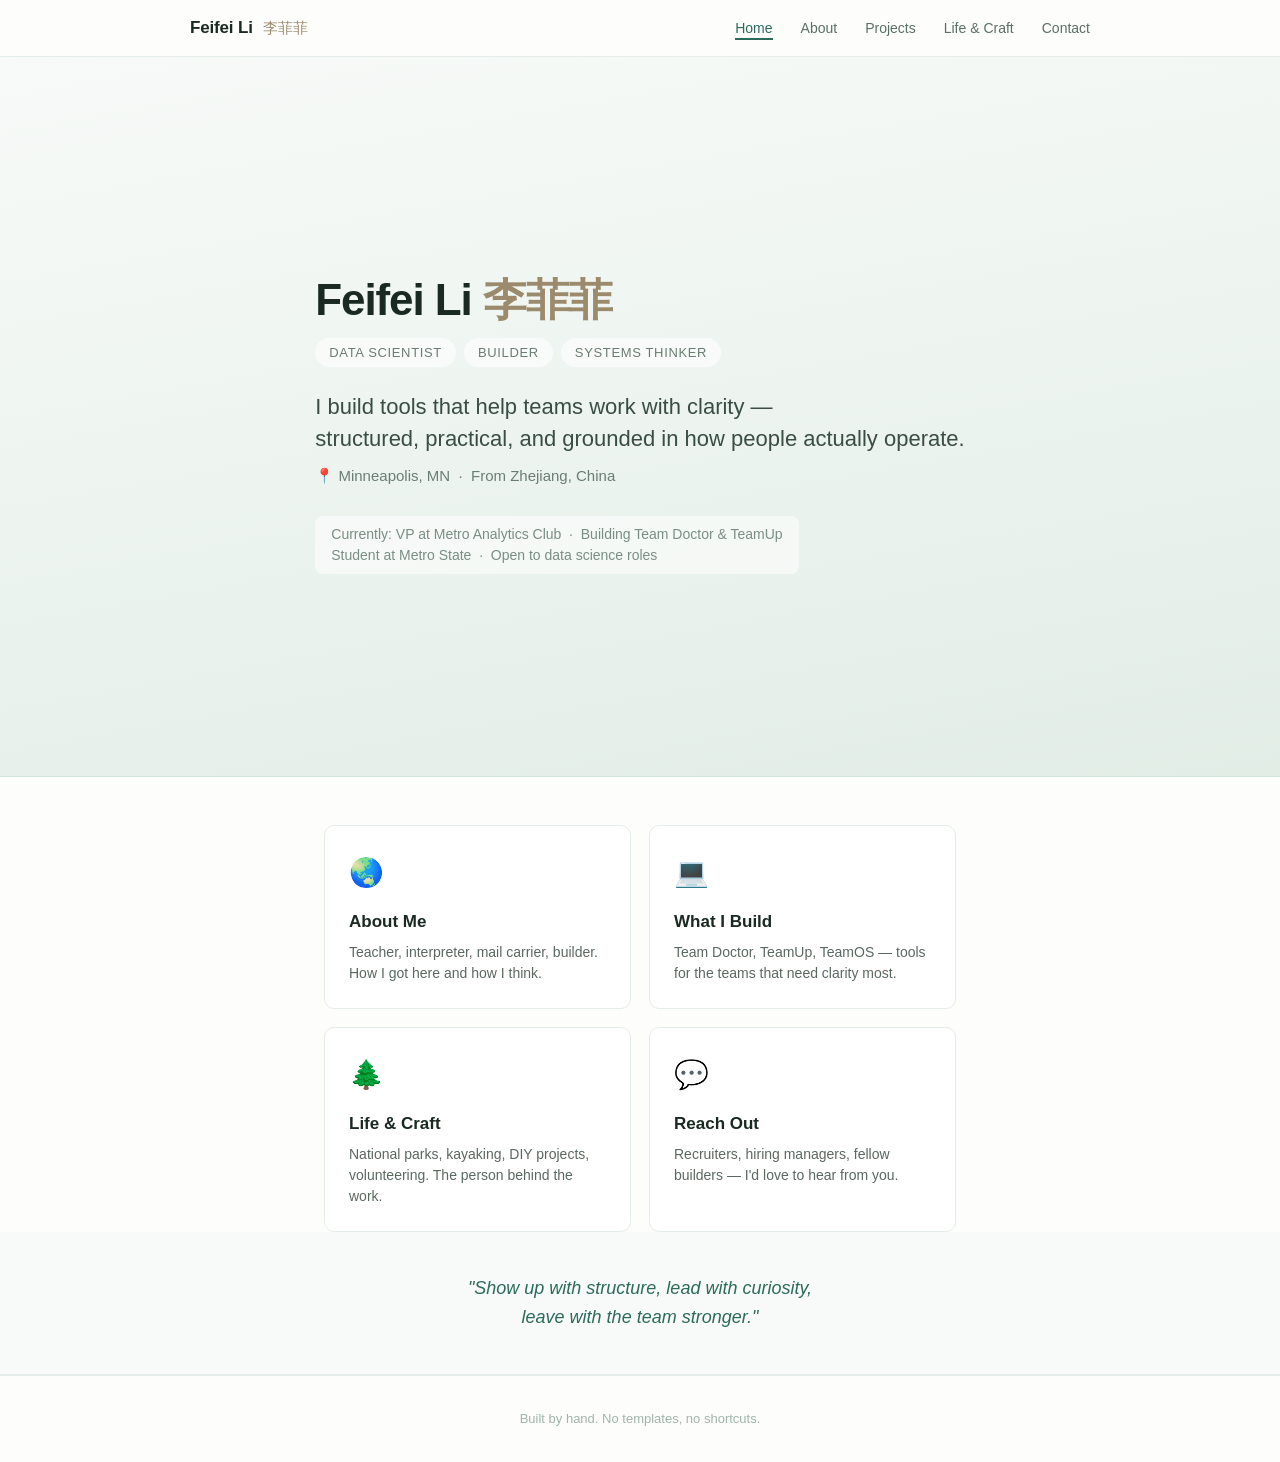
==== index.html @ 48fdb16c "My personal website" ====
<!DOCTYPE html>
<html lang="en">
<head>
<meta charset="UTF-8">
<meta name="viewport" content="width=device-width, initial-scale=1.0">
<title>Feifei Li — Data Scientist, Builder, Systems Thinker</title>
<meta name="description" content="Feifei Li builds tools that help teams work with clarity — structured, practical, and grounded in how people actually operate.">
<link rel="stylesheet" href="styles.css">
</head>
<body>

<nav class="site-nav">
  <div class="nav-inner">
    <a href="index.html" class="nav-brand">Feifei Li <em>李菲菲</em></a>
    <button class="nav-toggle" aria-label="Menu" aria-expanded="false">
      <svg viewBox="0 0 24 24"><line x1="3" y1="6" x2="21" y2="6"/><line x1="3" y1="12" x2="21" y2="12"/><line x1="3" y1="18" x2="21" y2="18"/></svg>
    </button>
    <ul class="nav-links">
      <li><a href="index.html" class="active">Home</a></li>
      <li><a href="about.html">About</a></li>
      <li><a href="projects.html">Projects</a></li>
      <li><a href="life.html">Life&nbsp;&amp;&nbsp;Craft</a></li>
      <li><a href="contact.html">Contact</a></li>
    </ul>
  </div>
</nav>

<header class="hero" id="top">
  <div class="hero-inner">
    <h1 class="hero-name">Feifei Li <em>李菲菲</em></h1>

    <div class="hero-byline">
      <span class="hero-role">Data Scientist</span>
      <span class="hero-role">Builder</span>
      <span class="hero-role">Systems Thinker</span>
    </div>

    <p class="hero-tagline">I build tools that help teams work with clarity —<br>structured, practical, and grounded in how people actually operate.</p>

    <p class="hero-meta">📍 Minneapolis, MN &nbsp;·&nbsp; From Zhejiang, China</p>

    <div class="hero-status">
      Currently: VP at Metro Analytics Club &nbsp;·&nbsp; Building Team Doctor &amp; TeamUp<br>
      Student at Metro State &nbsp;·&nbsp; Open to data science roles
    </div>
  </div>
</header>

<div class="preview-grid">
  <a href="about.html" class="preview-card">
    <span class="card-emoji">🌏</span>
    <h3>About Me</h3>
    <p>Teacher, interpreter, mail carrier, builder. How I got here and how I think.</p>
  </a>

  <a href="projects.html" class="preview-card">
    <span class="card-emoji">💻</span>
    <h3>What I Build</h3>
    <p>Team Doctor, TeamUp, TeamOS — tools for the teams that need clarity most.</p>
  </a>

  <a href="life.html" class="preview-card">
    <span class="card-emoji">🌲</span>
    <h3>Life &amp; Craft</h3>
    <p>National parks, kayaking, DIY projects, volunteering. The person behind the work.</p>
  </a>

  <a href="contact.html" class="preview-card">
    <span class="card-emoji">💬</span>
    <h3>Reach Out</h3>
    <p>Recruiters, hiring managers, fellow builders — I'd love to hear from you.</p>
  </a>
</div>

<div class="accent-row">
  <p>"Show up with structure, lead with curiosity,<br>leave with the team stronger."</p>
</div>

<footer class="site-footer">
  <p>Built by hand. No templates, no shortcuts.</p>
</footer>

<script src="nav.js" defer></script>
</body>
</html>
---- styles.css ----
/* ============================================ */
/* RESET & BASE                                 */
/* ============================================ */
*, *::before, *::after {
  box-sizing: border-box;
  margin: 0;
  padding: 0;
}

html {
  scroll-behavior: smooth;
}

body {
  font-family: -apple-system, "Segoe UI", Roboto, Helvetica, Arial, sans-serif;
  line-height: 1.65;
  color: #2a2622;
  background: #fdfdfc;
  -webkit-font-smoothing: antialiased;
}

a {
  color: #2c6b5a;
  text-decoration: none;
  border-bottom: 1px solid #c5dfd5;
  transition: border-color 0.2s;
}

a:hover {
  border-color: #2c6b5a;
}

img {
  max-width: 100%;
  display: block;
}

/* ============================================ */
/* NAVIGATION BAR                               */
/* ============================================ */
.site-nav {
  position: sticky;
  top: 0;
  z-index: 100;
  background: rgba(253, 253, 252, 0.92);
  backdrop-filter: blur(12px);
  -webkit-backdrop-filter: blur(12px);
  border-bottom: 1px solid #e4ede7;
  padding: 0 24px;
}

.nav-inner {
  max-width: 900px;
  margin: 0 auto;
  display: flex;
  align-items: center;
  justify-content: space-between;
  height: 56px;
}

.nav-brand {
  font-size: 17px;
  font-weight: 600;
  color: #1a2a22;
  text-decoration: none;
  border-bottom: none;
  letter-spacing: -0.01em;
}

.nav-brand:hover {
  color: #2c6b5a;
  border-bottom: none;
}

.nav-brand em {
  font-style: normal;
  color: #9b8a6b;
  font-weight: 400;
  margin-left: 6px;
  font-size: 15px;
}

.nav-links {
  display: flex;
  gap: 28px;
  list-style: none;
}

.nav-links a {
  font-size: 14px;
  font-weight: 500;
  color: #5a7063;
  text-decoration: none;
  border-bottom: 2px solid transparent;
  padding-bottom: 2px;
  transition: color 0.2s, border-color 0.2s;
}

.nav-links a:hover,
.nav-links a.active {
  color: #2c6b5a;
  border-bottom-color: #2c6b5a;
}

.nav-toggle {
  display: none;
  background: none;
  border: none;
  cursor: pointer;
  padding: 8px;
  color: #3a4d42;
}

.nav-toggle svg {
  width: 22px;
  height: 22px;
  stroke: currentColor;
  fill: none;
  stroke-width: 2;
  stroke-linecap: round;
}

@media (max-width: 600px) {
  .nav-toggle {
    display: block;
  }

  .nav-links {
    display: none;
    position: absolute;
    top: 56px;
    left: 0;
    right: 0;
    background: rgba(253, 253, 252, 0.97);
    backdrop-filter: blur(12px);
    flex-direction: column;
    gap: 0;
    border-bottom: 1px solid #e4ede7;
    padding: 8px 0;
  }

  .nav-links.open {
    display: flex;
  }

  .nav-links li {
    border-bottom: 1px solid #f0f5f2;
  }

  .nav-links li:last-child {
    border-bottom: none;
  }

  .nav-links a {
    display: block;
    padding: 14px 24px;
    font-size: 15px;
    border-bottom: none;
  }
}

/* ============================================ */
/* PAGE LAYOUT                                  */
/* ============================================ */
.page {
  max-width: 700px;
  margin: 0 auto;
  padding: 56px 24px 80px;
}

.page-title {
  font-size: 32px;
  font-weight: 700;
  color: #1a2a22;
  letter-spacing: -0.02em;
  margin-bottom: 8px;
  line-height: 1.2;
}

.page-subtitle {
  font-size: 16px;
  color: #6a7d72;
  margin-bottom: 40px;
  font-style: italic;
}

/* ============================================ */
/* HERO (Home page)                             */
/* ============================================ */
.hero {
  min-height: 80vh;
  display: flex;
  align-items: center;
  padding: 80px 24px 64px;
  background: linear-gradient(170deg, #f7faf8 0%, #edf4f0 50%, #e2ede6 100%);
  border-bottom: 1px solid #d4e3da;
}

.hero-inner {
  max-width: 680px;
  margin: 0 auto;
}

.hero-name {
  font-size: 44px;
  font-weight: 700;
  letter-spacing: -0.025em;
  color: #1a2a22;
  line-height: 1.15;
  margin-bottom: 12px;
}

.hero-name em {
  font-style: normal;
  color: #9b8a6b;
}

.hero-byline {
  display: flex;
  flex-wrap: wrap;
  gap: 8px;
  margin-bottom: 24px;
}

.hero-role {
  font-size: 13px;
  font-weight: 500;
  letter-spacing: 0.05em;
  text-transform: uppercase;
  color: #6a7d72;
  background: rgba(255,255,255,0.6);
  padding: 4px 14px;
  border-radius: 20px;
}

.hero-tagline {
  font-size: 22px;
  color: #3a4d42;
  margin-bottom: 10px;
  line-height: 1.45;
  font-weight: 400;
}

.hero-meta {
  font-size: 15px;
  color: #6a7d72;
  margin-bottom: 28px;
  line-height: 1.5;
}

.hero-status {
  font-size: 14px;
  color: #7a8e83;
  background: rgba(255,255,255,0.55);
  display: inline-block;
  padding: 8px 16px;
  border-radius: 8px;
  line-height: 1.5;
  max-width: 520px;
}

@media (max-width: 600px) {
  .hero-name { font-size: 32px; }
  .hero-tagline { font-size: 18px; }
  .hero { min-height: auto; padding: 48px 18px 40px; }
}

/* ============================================ */
/* PREVIEW CARDS (Home page)                    */
/* ============================================ */
.preview-grid {
  display: grid;
  grid-template-columns: 1fr 1fr;
  gap: 18px;
  margin: 48px auto 0;
  max-width: 680px;
  padding: 0 24px;
}

.preview-card {
  background: #fff;
  border: 1px solid #e4ede7;
  border-radius: 10px;
  padding: 24px;
  text-decoration: none;
  border-bottom: 1px solid #e4ede7;
  transition: box-shadow 0.3s ease, transform 0.2s ease;
  display: block;
}

.preview-card:hover {
  box-shadow: 0 6px 20px rgba(0,0,0,0.06);
  transform: translateY(-2px);
  border-bottom-color: #e4ede7;
}

.preview-card .card-emoji {
  font-size: 28px;
  margin-bottom: 12px;
  display: block;
}

.preview-card h3 {
  font-size: 17px;
  font-weight: 600;
  color: #1a2a22;
  margin-bottom: 6px;
}

.preview-card p {
  font-size: 14px;
  color: #5a6860;
  line-height: 1.5;
  margin: 0;
}

@media (max-width: 600px) {
  .preview-grid {
    grid-template-columns: 1fr;
    padding: 0 18px;
    margin-top: 36px;
  }
}

/* ============================================ */
/* ACCENT ROW                                   */
/* ============================================ */
.accent-row {
  text-align: center;
  padding: 42px 24px;
  background: #f7faf8;
  border-bottom: 1px solid #e4ede7;
}

.accent-row p {
  font-size: 18px;
  color: #2c6b5a;
  font-style: italic;
  max-width: 520px;
  margin: 0 auto;
  line-height: 1.6;
}

/* ============================================ */
/* SECTIONS (shared)                            */
/* ============================================ */
.section {
  padding: 48px 0;
  border-bottom: 1px solid #e4ede7;
}

.section:last-child {
  border-bottom: none;
}

.section-alt {
  background: #f7faf8;
  margin: 0 -24px;
  padding: 48px 24px;
  border-radius: 8px;
}

.section h2 {
  font-size: 24px;
  font-weight: 600;
  color: #1a2a22;
  letter-spacing: -0.01em;
  margin-bottom: 18px;
}

.section h3 {
  font-size: 18px;
  font-weight: 600;
  color: #2a3a30;
  margin: 26px 0 10px;
}

.section p {
  font-size: 16px;
  color: #2a3530;
  margin-bottom: 14px;
  max-width: 640px;
}

.section p.quiet {
  color: #5a6860;
  font-size: 15px;
}

.section blockquote {
  border-left: 3px solid #c5dfd5;
  padding-left: 18px;
  margin: 22px 0;
  color: #4a5a50;
  font-style: italic;
}

.section ul {
  list-style: none;
  padding: 0;
  margin: 14px 0;
}

.section ul.feature-list li {
  position: relative;
  padding-left: 24px;
  margin-bottom: 10px;
  color: #2a3530;
  font-size: 16px;
}

.section ul.feature-list li::before {
  content: "—";
  position: absolute;
  left: 0;
  color: #a0b5a8;
}

.section ul.lesson-list li {
  position: relative;
  padding-left: 0;
  margin-bottom: 14px;
  color: #2a3530;
  font-size: 16px;
  line-height: 1.55;
}

.section ul.lesson-list li strong {
  color: #1a2a22;
  display: block;
  margin-bottom: 2px;
}

/* ============================================ */
/* PROJECT CARDS                                */
/* ============================================ */
.project-grid {
  display: grid;
  grid-template-columns: 1fr 1fr;
  gap: 18px;
  margin: 20px 0;
}

.project-card {
  background: #fff;
  border: 1px solid #e4ede7;
  border-radius: 8px;
  padding: 20px;
  transition: box-shadow 0.3s ease;
}

.project-card:hover {
  box-shadow: 0 4px 16px rgba(0,0,0,0.06);
}

.project-card h3 {
  font-size: 16px;
  font-weight: 600;
  color: #1a2a22;
  margin: 0 0 6px;
}

.project-card h3 a {
  color: #1a2a22;
  text-decoration: none;
  border-bottom: none;
  transition: color 0.2s;
}

.project-card h3 a:hover {
  color: #2c6b5a;
}

.project-card p {
  font-size: 14px;
  color: #4a5a50;
  margin: 0;
  line-height: 1.5;
}

.project-card .tag {
  display: inline-block;
  font-size: 11px;
  color: #6a7d72;
  background: #f0f5f2;
  padding: 2px 8px;
  border-radius: 10px;
  margin-top: 10px;
}

@media (max-width: 600px) {
  .project-grid { grid-template-columns: 1fr; }
}

/* ============================================ */
/* STYLE CARD                                   */
/* ============================================ */
.style-card {
  background: #fff;
  border: 1px solid #e4ede7;
  border-radius: 10px;
  padding: 28px;
  margin: 20px 0;
}

.style-card .row {
  display: flex;
  align-items: baseline;
  gap: 12px;
  margin-bottom: 12px;
  font-size: 15px;
}

.style-card .label {
  font-weight: 600;
  color: #2c6b5a;
  min-width: 130px;
  font-size: 13px;
  text-transform: uppercase;
  letter-spacing: 0.04em;
}

.style-card .value {
  color: #2a3530;
}

.style-card .principle {
  margin-top: 16px;
  padding-top: 16px;
  border-top: 1px solid #e4ede7;
  font-style: italic;
  color: #4a5a50;
}

/* ============================================ */
/* PHOTO GRIDS (Outside + Maker-Fixer)          */
/* ============================================ */
.photo-grid {
  display: grid;
  grid-template-columns: repeat(3, 1fr);
  gap: 16px;
  margin: 28px 0;
}

.photo-grid figure {
  margin: 0;
}

.photo-grid img {
  width: 100%;
  aspect-ratio: 4/5;
  object-fit: cover;
  border-radius: 6px;
  transition: transform 0.3s ease, filter 0.3s ease;
}

.photo-grid img:hover {
  transform: translateY(-2px);
  filter: brightness(1.03);
}

.photo-grid figcaption {
  font-size: 12px;
  color: #8a7f73;
  font-style: italic;
  margin-top: 8px;
  text-align: center;
}

@media (max-width: 600px) {
  .photo-grid { grid-template-columns: repeat(2, 1fr); }
}

@media (max-width: 380px) {
  .photo-grid { grid-template-columns: 1fr; }
}

/* ============================================ */
/* MAKER-FIXER SECTION (warm parchment)         */
/* ============================================ */
.maker-fixer-section {
  background-color: #f4f1ea;
  margin: 0 -24px;
  padding: 48px 24px;
  border-top: 1px solid #e4ddcf;
  border-bottom: 1px solid #e4ddcf;
  border-radius: 0;
}

.maker-fixer-section h2 {
  color: #3a3530;
}

.maker-fixer-section p {
  color: #3a3530;
}

.maker-fixer-section .maker-lead {
  font-style: italic;
  margin-bottom: 24px;
}

.maker-fixer-section strong {
  font-weight: 600;
  color: #4a5230;
}

.maker-coda {
  text-align: center;
  margin-top: 28px;
  border-top: 1px solid #e4ddcf;
  padding-top: 24px;
}

/* ============================================ */
/* CLOSER (section closing lines)               */
/* ============================================ */
.section-closer {
  text-align: center;
  border-top: 1px solid #e4ede7;
  padding-top: 24px;
  margin-top: 28px;
}

/* ============================================ */
/* REACH OUT / CONTACT                          */
/* ============================================ */
.reach-out {
  text-align: center;
}

.reach-out h2 {
  text-align: center;
}

.reach-out p {
  max-width: 580px;
  margin-left: auto;
  margin-right: auto;
}

.reach-out ul {
  list-style: none;
  padding: 0;
  margin: 20px auto 28px;
  text-align: left;
  max-width: 520px;
}

.reach-out ul li {
  padding: 6px 0;
  color: #2a3530;
  font-size: 15px;
}

.reach-out ul li::before {
  content: "→ ";
  color: #9b8a6b;
}

.reach-link {
  display: inline-block;
  font-size: 17px;
  color: #2c6b5a;
  text-decoration: none;
  font-weight: 500;
  border-bottom: 2px solid #c5dfd5;
  padding-bottom: 3px;
  transition: border-color 0.2s;
}

.reach-link:hover {
  border-color: #2c6b5a;
}

/* ============================================ */
/* FOOTER                                       */
/* ============================================ */
.site-footer {
  text-align: center;
  padding: 32px 24px;
  font-size: 13px;
  color: #a0b5a8;
  border-top: 1px solid #e4ede7;
}

/* ============================================ */
/* PRINT                                        */
/* ============================================ */
@media print {
  .site-nav,
  .nav-toggle {
    display: none;
  }

  body {
    background: #fff;
  }

  .hero {
    background: none;
    min-height: auto;
  }

  .section-alt,
  .maker-fixer-section {
    background: none;
  }

  .photo-grid img:hover {
    transform: none;
    filter: none;
  }

  .preview-card:hover {
    box-shadow: none;
    transform: none;
  }

  .accent-row {
    background: none;
  }
}
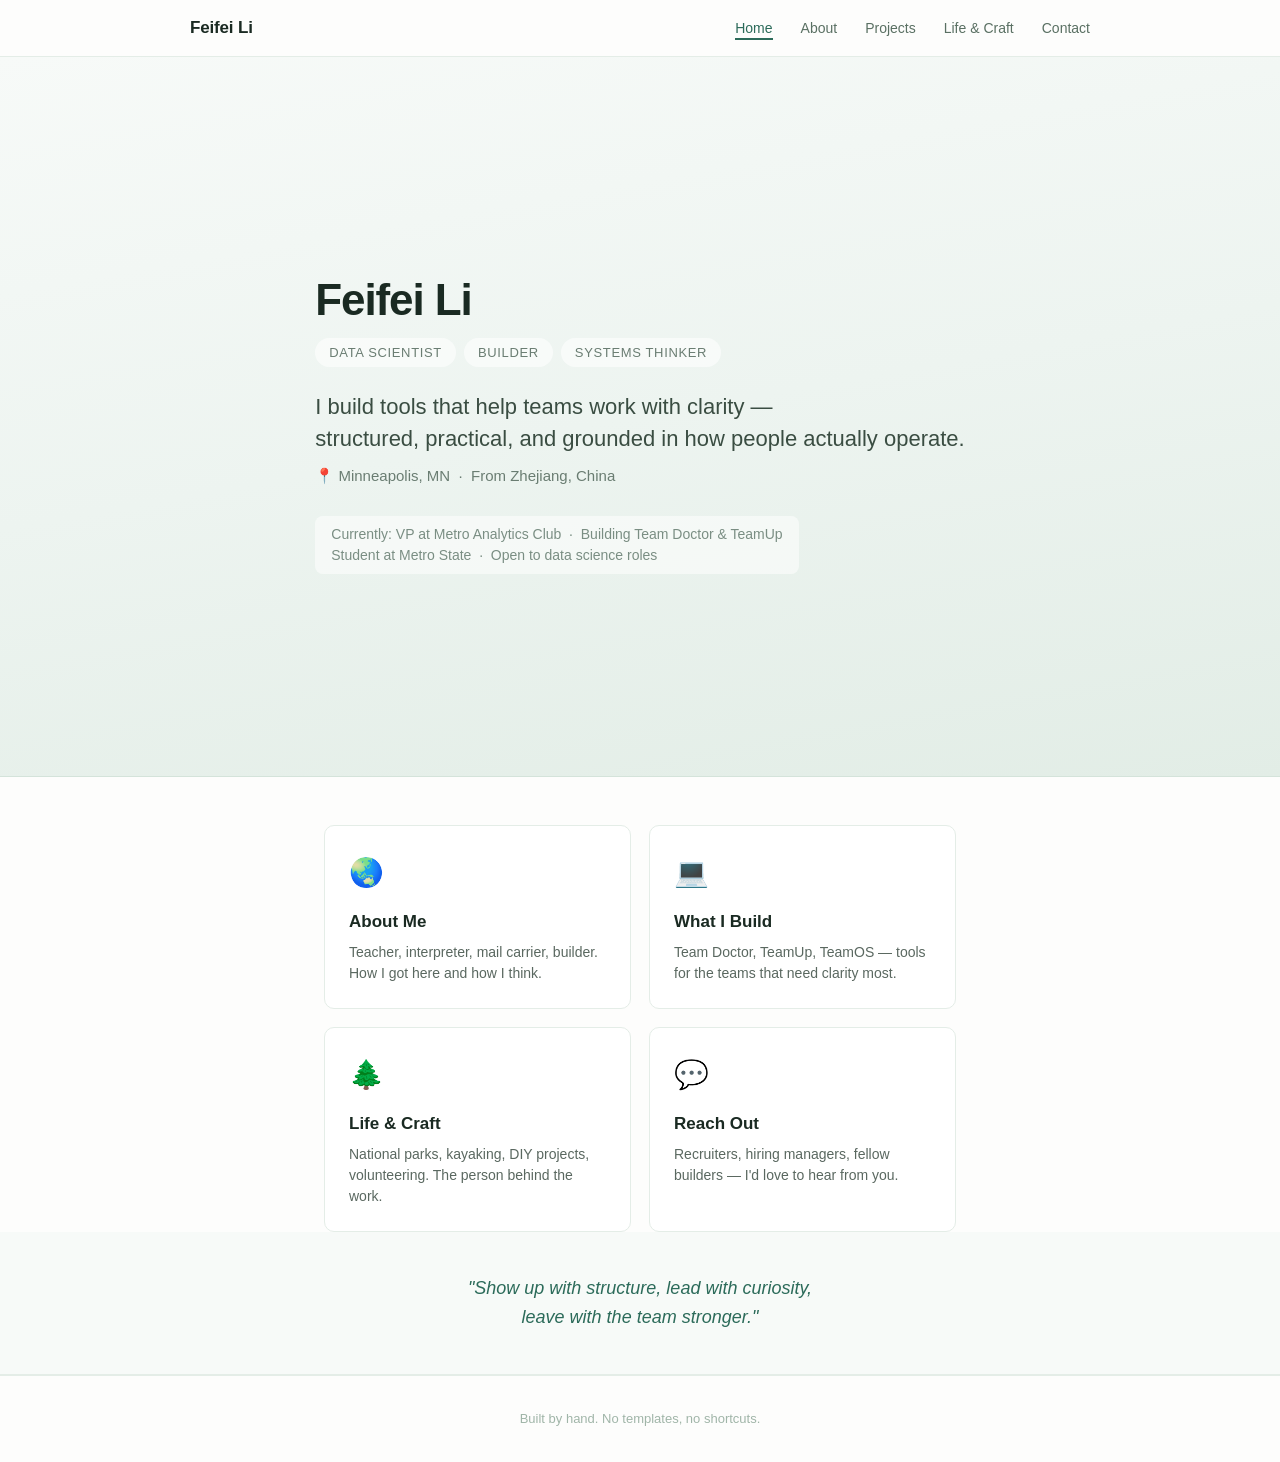
==== commit 50103840: "Remove Chinese characters from index.html Removed the Chinese characters from the navigation brand a" ====
--- a/index.html
+++ b/index.html
@@ -11,7 +11,7 @@
 
 <nav class="site-nav">
   <div class="nav-inner">
-    <a href="index.html" class="nav-brand">Feifei Li <em>李菲菲</em></a>
+    <a href="index.html" class="nav-brand">Feifei Li <em></em></a>
     <button class="nav-toggle" aria-label="Menu" aria-expanded="false">
       <svg viewBox="0 0 24 24"><line x1="3" y1="6" x2="21" y2="6"/><line x1="3" y1="12" x2="21" y2="12"/><line x1="3" y1="18" x2="21" y2="18"/></svg>
     </button>
@@ -27,7 +27,7 @@
 
 <header class="hero" id="top">
   <div class="hero-inner">
-    <h1 class="hero-name">Feifei Li <em>李菲菲</em></h1>
+    <h1 class="hero-name">Feifei Li <em></em></h1>
 
     <div class="hero-byline">
       <span class="hero-role">Data Scientist</span>
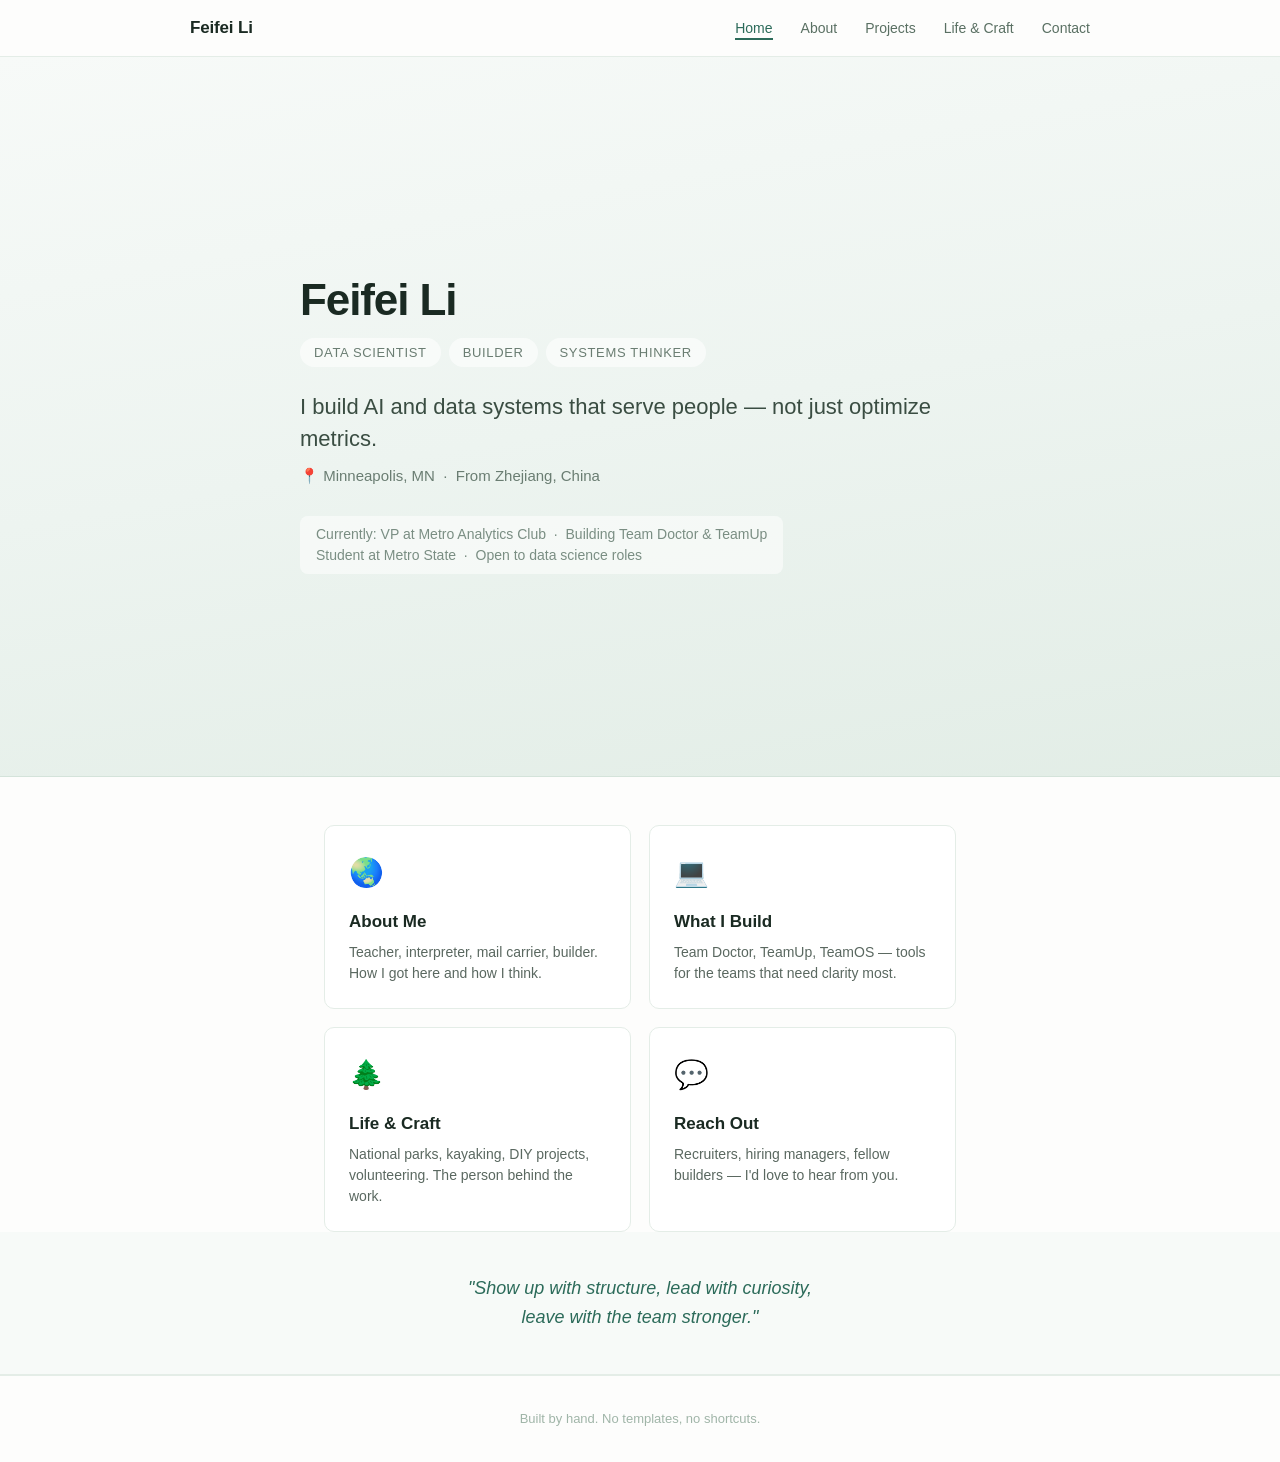
==== commit cc459cc9: "Update hero tagline to reflect new focus on AI" ====
--- a/index.html
+++ b/index.html
@@ -1,85 +1,93 @@
 <!DOCTYPE html>
 <html lang="en">
+
 <head>
-<meta charset="UTF-8">
-<meta name="viewport" content="width=device-width, initial-scale=1.0">
-<title>Feifei Li — Data Scientist, Builder, Systems Thinker</title>
-<meta name="description" content="Feifei Li builds tools that help teams work with clarity — structured, practical, and grounded in how people actually operate.">
-<link rel="stylesheet" href="styles.css">
+  <meta charset="UTF-8">
+  <meta name="viewport" content="width=device-width, initial-scale=1.0">
+  <title>Feifei Li — Data Scientist, Builder, Systems Thinker</title>
+  <meta name="description"
+    content="Feifei Li builds tools that help teams work with clarity — structured, practical, and grounded in how people actually operate.">
+  <link rel="stylesheet" href="styles.css">
 </head>
+
 <body>
 
-<nav class="site-nav">
-  <div class="nav-inner">
-    <a href="index.html" class="nav-brand">Feifei Li <em></em></a>
-    <button class="nav-toggle" aria-label="Menu" aria-expanded="false">
-      <svg viewBox="0 0 24 24"><line x1="3" y1="6" x2="21" y2="6"/><line x1="3" y1="12" x2="21" y2="12"/><line x1="3" y1="18" x2="21" y2="18"/></svg>
-    </button>
-    <ul class="nav-links">
-      <li><a href="index.html" class="active">Home</a></li>
-      <li><a href="about.html">About</a></li>
-      <li><a href="projects.html">Projects</a></li>
-      <li><a href="life.html">Life&nbsp;&amp;&nbsp;Craft</a></li>
-      <li><a href="contact.html">Contact</a></li>
-    </ul>
+  <nav class="site-nav">
+    <div class="nav-inner">
+      <a href="index.html" class="nav-brand">Feifei Li <em></em></a>
+      <button class="nav-toggle" aria-label="Menu" aria-expanded="false">
+        <svg viewBox="0 0 24 24">
+          <line x1="3" y1="6" x2="21" y2="6" />
+          <line x1="3" y1="12" x2="21" y2="12" />
+          <line x1="3" y1="18" x2="21" y2="18" />
+        </svg>
+      </button>
+      <ul class="nav-links">
+        <li><a href="index.html" class="active">Home</a></li>
+        <li><a href="about.html">About</a></li>
+        <li><a href="projects.html">Projects</a></li>
+        <li><a href="life.html">Life&nbsp;&amp;&nbsp;Craft</a></li>
+        <li><a href="contact.html">Contact</a></li>
+      </ul>
+    </div>
+  </nav>
+
+  <header class="hero" id="top">
+    <div class="hero-inner">
+      <h1 class="hero-name">Feifei Li <em></em></h1>
+
+      <div class="hero-byline">
+        <span class="hero-role">Data Scientist</span>
+        <span class="hero-role">Builder</span>
+        <span class="hero-role">Systems Thinker</span>
+      </div>
+
+      <p class="hero-tagline">I build AI and data systems that serve people — not just optimize metrics.</p>
+
+      <p class="hero-meta">📍 Minneapolis, MN &nbsp;·&nbsp; From Zhejiang, China</p>
+
+      <div class="hero-status">
+        Currently: VP at Metro Analytics Club &nbsp;·&nbsp; Building Team Doctor &amp; TeamUp<br>
+        Student at Metro State &nbsp;·&nbsp; Open to data science roles
+      </div>
+    </div>
+  </header>
+
+  <div class="preview-grid">
+    <a href="about.html" class="preview-card">
+      <span class="card-emoji">🌏</span>
+      <h3>About Me</h3>
+      <p>Teacher, interpreter, mail carrier, builder. How I got here and how I think.</p>
+    </a>
+
+    <a href="projects.html" class="preview-card">
+      <span class="card-emoji">💻</span>
+      <h3>What I Build</h3>
+      <p>Team Doctor, TeamUp, TeamOS — tools for the teams that need clarity most.</p>
+    </a>
+
+    <a href="life.html" class="preview-card">
+      <span class="card-emoji">🌲</span>
+      <h3>Life &amp; Craft</h3>
+      <p>National parks, kayaking, DIY projects, volunteering. The person behind the work.</p>
+    </a>
+
+    <a href="contact.html" class="preview-card">
+      <span class="card-emoji">💬</span>
+      <h3>Reach Out</h3>
+      <p>Recruiters, hiring managers, fellow builders — I'd love to hear from you.</p>
+    </a>
   </div>
-</nav>
 
-<header class="hero" id="top">
-  <div class="hero-inner">
-    <h1 class="hero-name">Feifei Li <em></em></h1>
+  <div class="accent-row">
+    <p>"Show up with structure, lead with curiosity,<br>leave with the team stronger."</p>
+  </div>
 
-    <div class="hero-byline">
-      <span class="hero-role">Data Scientist</span>
-      <span class="hero-role">Builder</span>
-      <span class="hero-role">Systems Thinker</span>
-    </div>
+  <footer class="site-footer">
+    <p>Built by hand. No templates, no shortcuts.</p>
+  </footer>
 
-    <p class="hero-tagline">I build tools that help teams work with clarity —<br>structured, practical, and grounded in how people actually operate.</p>
+  <script src="nav.js" defer></script>
+</body>
 
-    <p class="hero-meta">📍 Minneapolis, MN &nbsp;·&nbsp; From Zhejiang, China</p>
-
-    <div class="hero-status">
-      Currently: VP at Metro Analytics Club &nbsp;·&nbsp; Building Team Doctor &amp; TeamUp<br>
-      Student at Metro State &nbsp;·&nbsp; Open to data science roles
-    </div>
-  </div>
-</header>
-
-<div class="preview-grid">
-  <a href="about.html" class="preview-card">
-    <span class="card-emoji">🌏</span>
-    <h3>About Me</h3>
-    <p>Teacher, interpreter, mail carrier, builder. How I got here and how I think.</p>
-  </a>
-
-  <a href="projects.html" class="preview-card">
-    <span class="card-emoji">💻</span>
-    <h3>What I Build</h3>
-    <p>Team Doctor, TeamUp, TeamOS — tools for the teams that need clarity most.</p>
-  </a>
-
-  <a href="life.html" class="preview-card">
-    <span class="card-emoji">🌲</span>
-    <h3>Life &amp; Craft</h3>
-    <p>National parks, kayaking, DIY projects, volunteering. The person behind the work.</p>
-  </a>
-
-  <a href="contact.html" class="preview-card">
-    <span class="card-emoji">💬</span>
-    <h3>Reach Out</h3>
-    <p>Recruiters, hiring managers, fellow builders — I'd love to hear from you.</p>
-  </a>
-</div>
-
-<div class="accent-row">
-  <p>"Show up with structure, lead with curiosity,<br>leave with the team stronger."</p>
-</div>
-
-<footer class="site-footer">
-  <p>Built by hand. No templates, no shortcuts.</p>
-</footer>
-
-<script src="nav.js" defer></script>
-</body>
 </html>
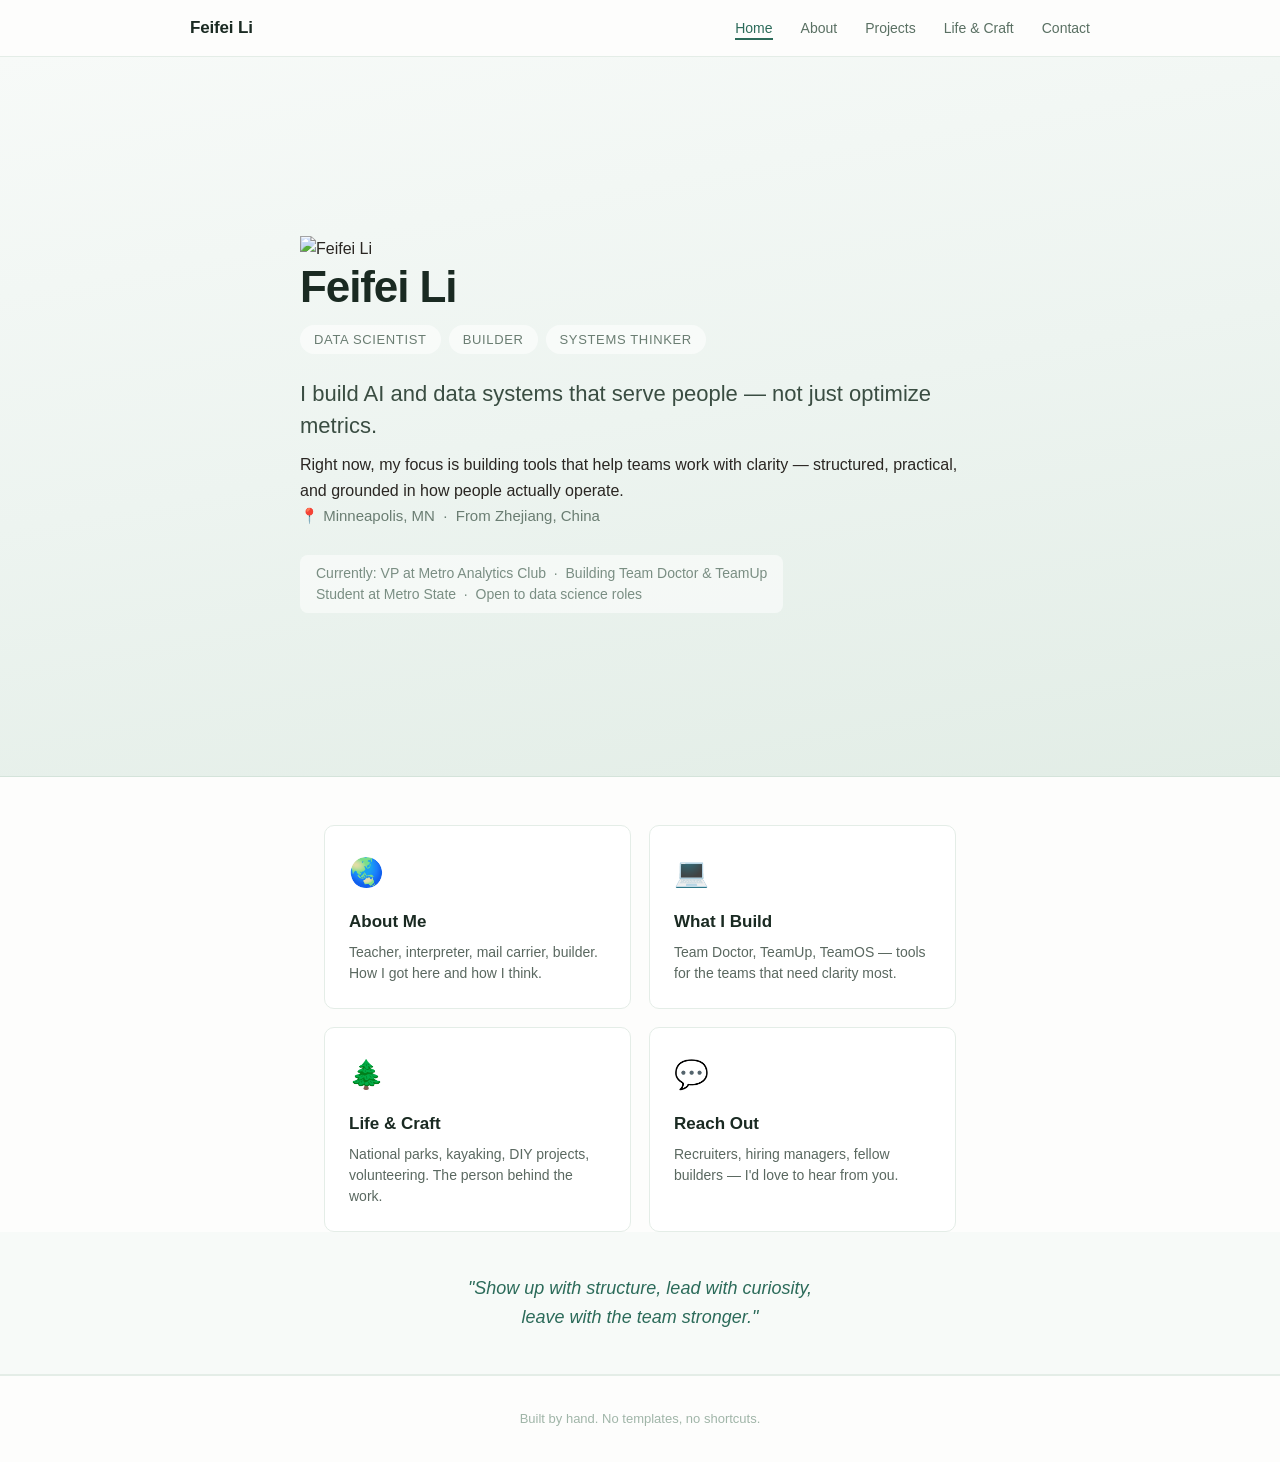
==== commit cb3588a4: "Add files via upload" ====
--- a/index.html
+++ b/index.html
@@ -6,7 +6,7 @@
   <meta name="viewport" content="width=device-width, initial-scale=1.0">
   <title>Feifei Li — Data Scientist, Builder, Systems Thinker</title>
   <meta name="description"
-    content="Feifei Li builds tools that help teams work with clarity — structured, practical, and grounded in how people actually operate.">
+    content="Feifei Li builds AI and data systems that serve people — not just optimize metrics. Currently focusing on building tools that help teams work with clarity.">
   <link rel="stylesheet" href="styles.css">
 </head>
 
@@ -34,21 +34,28 @@
 
   <header class="hero" id="top">
     <div class="hero-inner">
-      <h1 class="hero-name">Feifei Li <em></em></h1>
+      <div class="hero-avatar">
+        <img src="photos/profile.jpg" alt="Feifei Li" />
+      </div>
+      <div class="hero-content">
+        <h1 class="hero-name">Feifei Li <em></em></h1>
 
-      <div class="hero-byline">
-        <span class="hero-role">Data Scientist</span>
-        <span class="hero-role">Builder</span>
-        <span class="hero-role">Systems Thinker</span>
-      </div>
+        <div class="hero-byline">
+          <span class="hero-role">Data Scientist</span>
+          <span class="hero-role">Builder</span>
+          <span class="hero-role">Systems Thinker</span>
+        </div>
 
-      <p class="hero-tagline">I build AI and data systems that serve people — not just optimize metrics.</p>
+        <p class="hero-tagline">I build AI and data systems that serve people — not just optimize metrics.</p>
 
-      <p class="hero-meta">📍 Minneapolis, MN &nbsp;·&nbsp; From Zhejiang, China</p>
+        <p class="hero-tagline-sub">Right now, my focus is building tools that help teams work with clarity — structured, practical, and grounded in how people actually operate.</p>
 
-      <div class="hero-status">
-        Currently: VP at Metro Analytics Club &nbsp;·&nbsp; Building Team Doctor &amp; TeamUp<br>
-        Student at Metro State &nbsp;·&nbsp; Open to data science roles
+        <p class="hero-meta">📍 Minneapolis, MN &nbsp;·&nbsp; From Zhejiang, China</p>
+
+        <div class="hero-status">
+          Currently: VP at Metro Analytics Club &nbsp;·&nbsp; Building Team Doctor &amp; TeamUp<br>
+          Student at Metro State &nbsp;·&nbsp; Open to data science roles
+        </div>
       </div>
     </div>
   </header>
@@ -90,4 +97,4 @@
   <script src="nav.js" defer></script>
 </body>
 
-</html>
+</html>
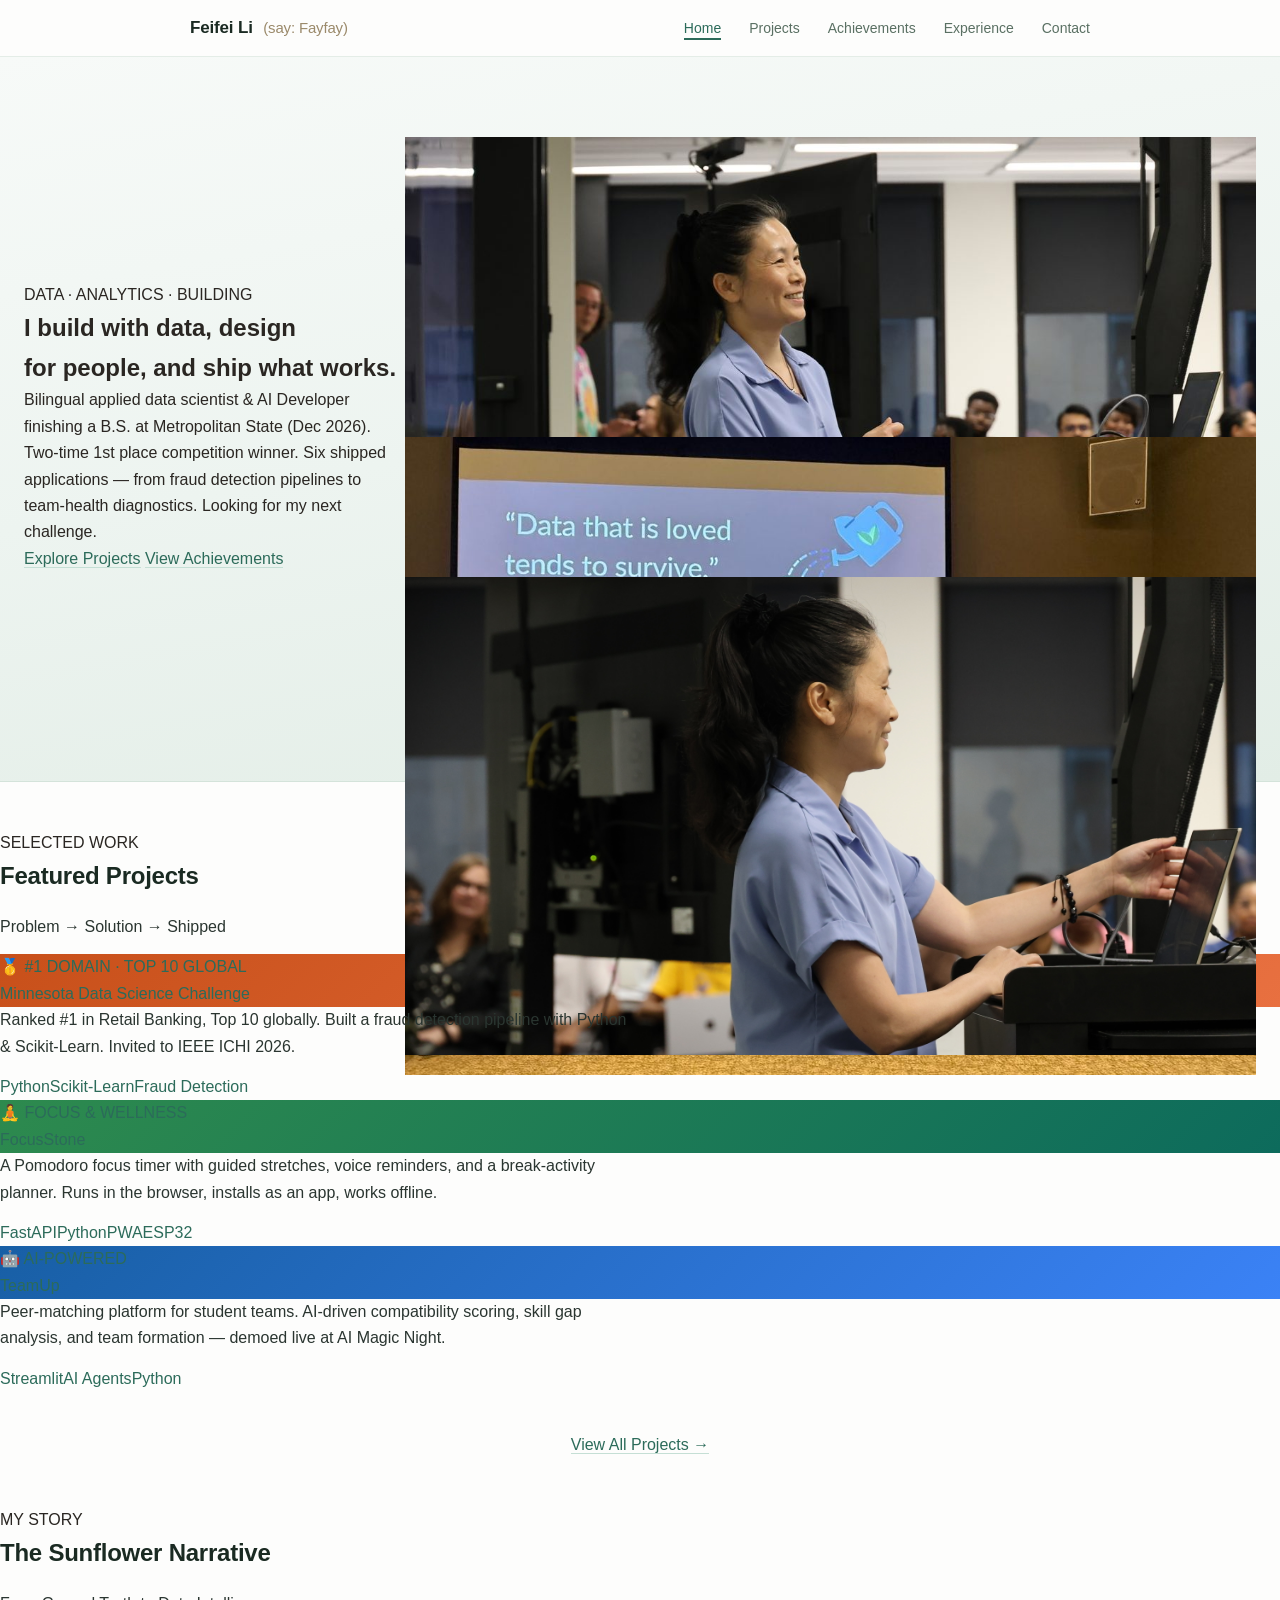
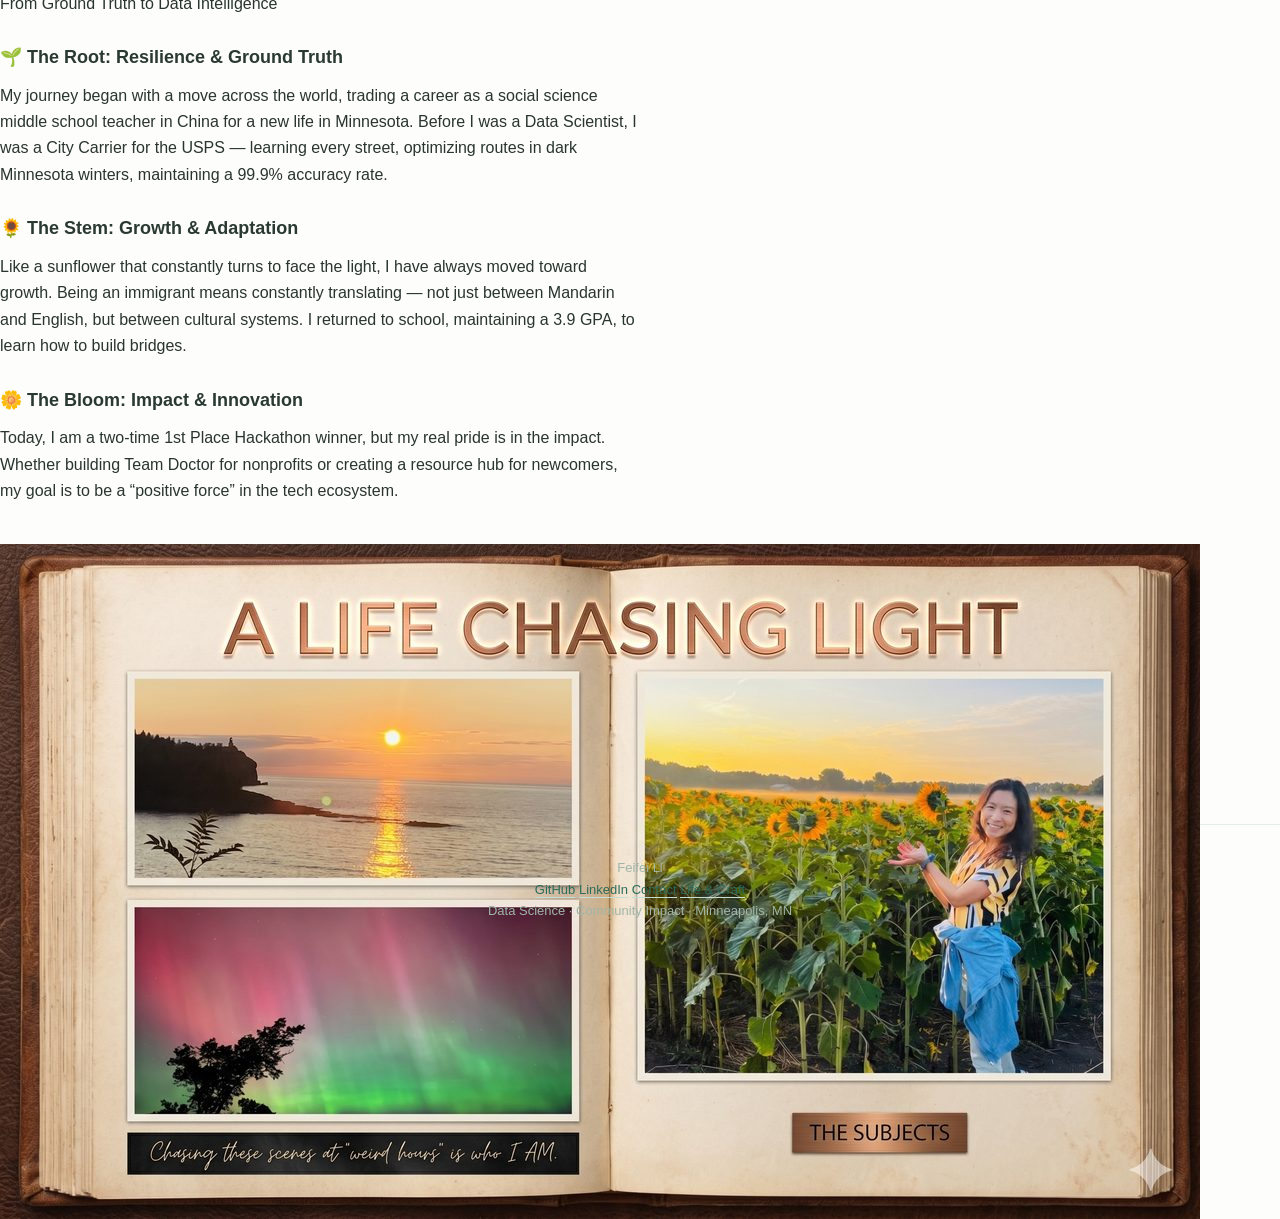
==== commit 08a0962c: "Update index.html" ====
--- a/index.html
+++ b/index.html
@@ -4,9 +4,7 @@
 <head>
   <meta charset="UTF-8">
   <meta name="viewport" content="width=device-width, initial-scale=1.0">
-  <title>Feifei Li — Data Scientist, Builder, Systems Thinker</title>
-  <meta name="description"
-    content="Feifei Li builds AI and data systems that serve people — not just optimize metrics. Currently focusing on building tools that help teams work with clarity.">
+  <title>Feifei Li — Data Scientist &amp; Builder</title>
   <link rel="stylesheet" href="styles.css">
 </head>
 
@@ -14,87 +12,163 @@
 
   <nav class="site-nav">
     <div class="nav-inner">
-      <a href="index.html" class="nav-brand">Feifei Li <em></em></a>
-      <button class="nav-toggle" aria-label="Menu" aria-expanded="false">
-        <svg viewBox="0 0 24 24">
-          <line x1="3" y1="6" x2="21" y2="6" />
-          <line x1="3" y1="12" x2="21" y2="12" />
-          <line x1="3" y1="18" x2="21" y2="18" />
-        </svg>
-      </button>
+      <a href="index.html" class="nav-brand">Feifei Li <em>(say: Fayfay)</em></a>
       <ul class="nav-links">
         <li><a href="index.html" class="active">Home</a></li>
-        <li><a href="about.html">About</a></li>
         <li><a href="projects.html">Projects</a></li>
-        <li><a href="life.html">Life&nbsp;&amp;&nbsp;Craft</a></li>
+        <li><a href="achievements.html">Achievements</a></li>
+        <li><a href="experience.html">Experience</a></li>
         <li><a href="contact.html">Contact</a></li>
       </ul>
     </div>
   </nav>
 
-  <header class="hero" id="top">
-    <div class="hero-inner">
-      <div class="hero-avatar">
-        <img src="photos/profile.jpg" alt="Feifei Li" />
+  <section class="hero">
+    <div>
+      <div class="section-label">DATA &middot; ANALYTICS &middot; BUILDING</div>
+      <h1 class="hero-headline">I build with data, design<br>for people, and <span class="accent">ship what
+          works.</span></h1>
+      <p class="lead">Bilingual applied data scientist & AI Developer finishing a B.S. at Metropolitan State (Dec 2026).
+        Two-time 1st place competition winner. Six shipped applications &mdash; from fraud
+        detection pipelines to team-health diagnostics. Looking for my next challenge.</p>
+      <div class="btn-row">
+        <a href="projects.html" class="btn btn-primary">Explore Projects</a>
+        <a href="achievements.html" class="btn btn-outline">View Achievements</a>
       </div>
-      <div class="hero-content">
-        <h1 class="hero-name">Feifei Li <em></em></h1>
-
-        <div class="hero-byline">
-          <span class="hero-role">Data Scientist</span>
-          <span class="hero-role">Builder</span>
-          <span class="hero-role">Systems Thinker</span>
+    </div>
+    <div class="photo-stack">
+      <div class="photo-frame" style="height:300px;">
+        <img
+          src="[data-uri]"
+          alt="Feifei presenting at AI Magic Night" style="object-fit:cover; object-position:center top;">
+      </div>
+      <div class="photo-row-2">
+        <div class="photo-frame" style="height:140px;">
+          <img
+            src="[data-uri]